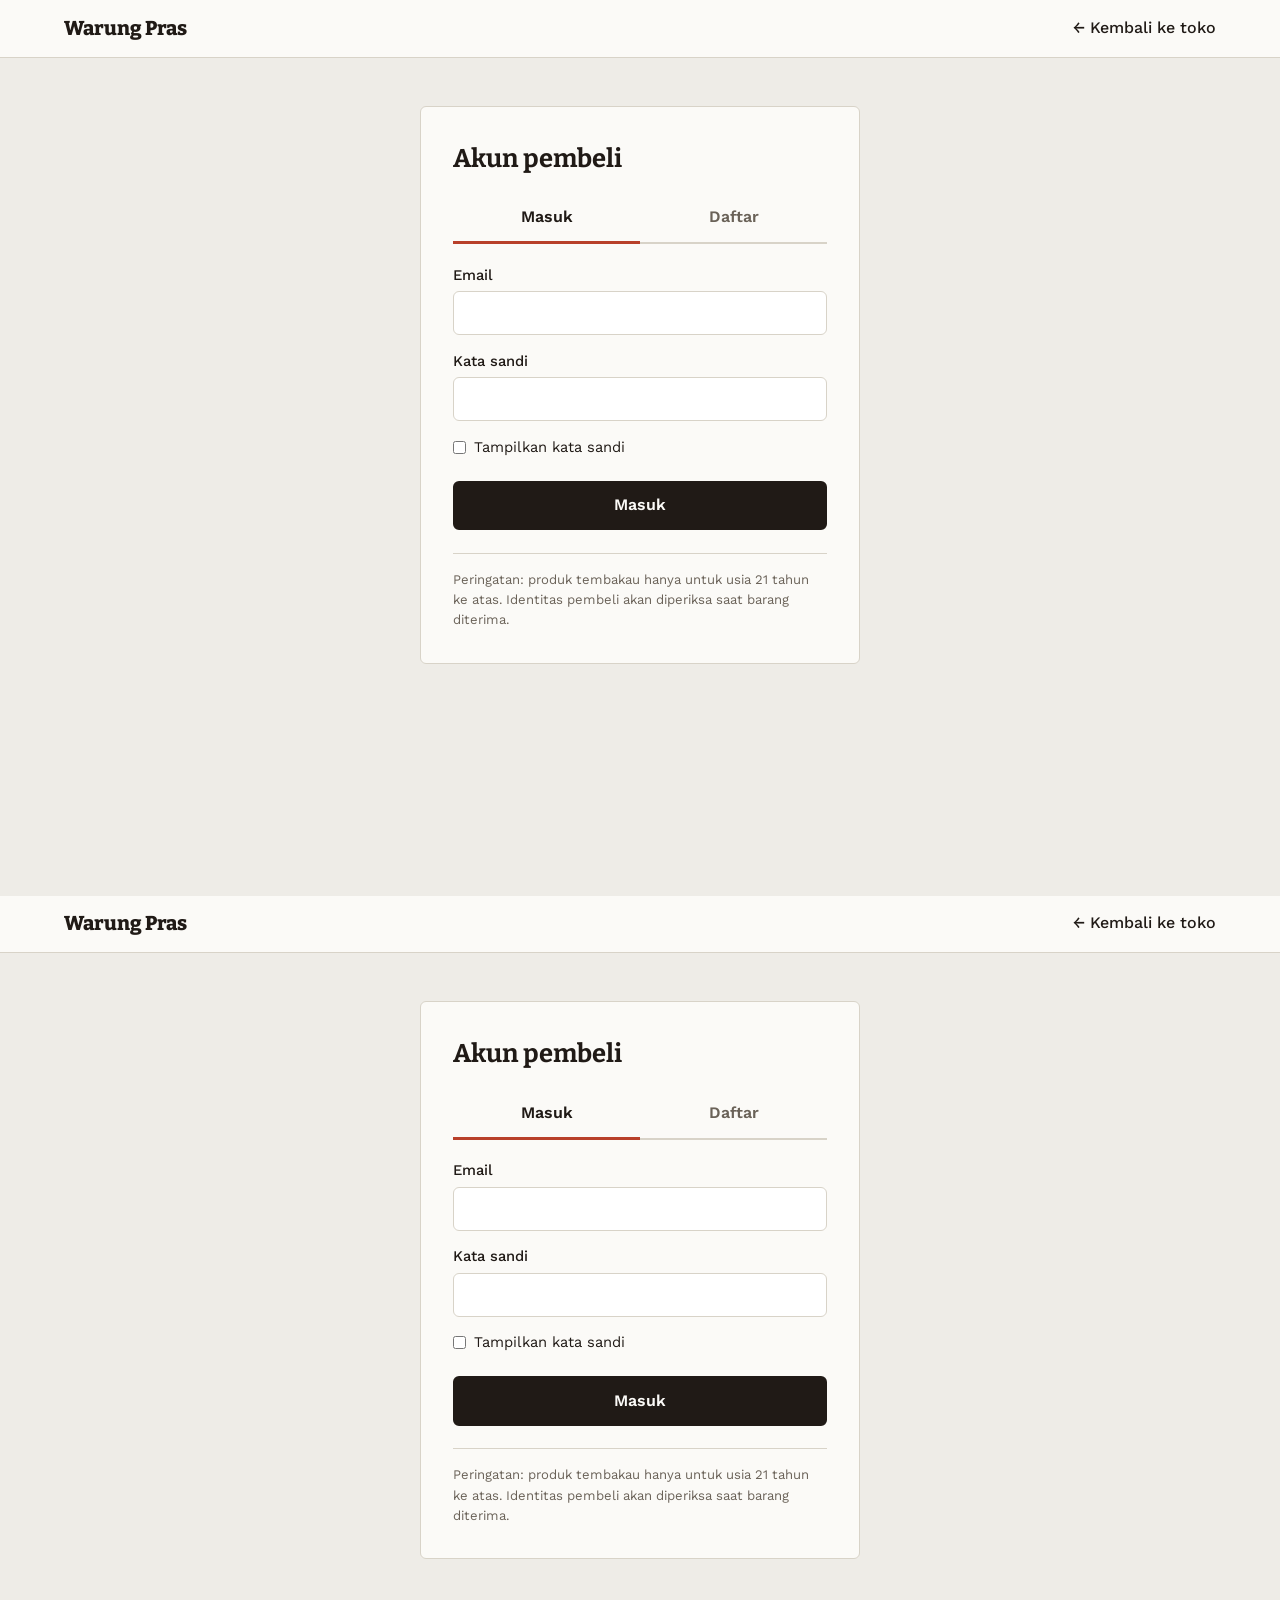
==== login.html @ 4e87d1c9 "memperbaiki tampilan" ====
<!DOCTYPE html>
<html lang="id">
<head>
  <meta charset="UTF-8">
  <meta name="viewport" content="width=device-width, initial-scale=1">
  <title>Masuk – Warung Pras</title>
  <link rel="preconnect" href="https://fonts.googleapis.com">
  <link rel="preconnect" href="https://fonts.gstatic.com" crossorigin>
  <link href="https://fonts.googleapis.com/css2?family=Bitter:wght@600;800&family=Work+Sans:wght@400;500;600&display=swap" rel="stylesheet">
  <link rel="stylesheet" href="style.css">
  <link rel="stylesheet" href="auth.css">
</head>
<body>
  <header class="top">
    <a class="brand" href="index.html">Warung Pras</a>
    <a class="back" href="index.html">&larr; Kembali ke toko</a>
  </header>

  <main class="auth">
    <section class="auth-box">

      <!-- Tampilan bila sudah masuk -->
      <div id="signed-in" hidden>
        <h1>Halo, <span id="user-name"></span></h1>
        <p id="user-email" class="muted"></p>
        <a class="btn block" href="index.html">Lanjut belanja</a>
        <button class="btn ghost block" id="logout">Keluar</button>
      </div>

      <!-- Tampilan form -->
      <div id="forms">
        <h1>Akun pembeli</h1>
        <div class="tabs" role="tablist">
          <button role="tab" class="tab active" id="tab-login" aria-selected="true" aria-controls="form-login">Masuk</button>
          <button role="tab" class="tab" id="tab-register" aria-selected="false" aria-controls="form-register">Daftar</button>
        </div>

        <p class="msg" id="msg" role="alert" hidden></p>

        <form id="form-login" novalidate>
          <label>Email
            <input type="email" id="l-email" autocomplete="email" required>
          </label>
          <label>Kata sandi
            <input type="password" id="l-pass" autocomplete="current-password" required>
          </label>
          <label class="check"><input type="checkbox" class="show-pass"> Tampilkan kata sandi</label>
          <button class="btn block" type="submit">Masuk</button>
        </form>

        <form id="form-register" novalidate hidden>
          <label>Nama lengkap
            <input type="text" id="r-name" autocomplete="name" required>
          </label>
          <label>Email
            <input type="email" id="r-email" autocomplete="email" required>
          </label>
          <label>Tanggal lahir
            <input type="date" id="r-dob" required>
            <small>Pembeli harus berusia minimal 21 tahun.</small>
          </label>
          <label>Kata sandi
            <input type="password" id="r-pass" autocomplete="new-password" minlength="8" required>
            <small>Minimal 8 karakter, mengandung huruf dan angka.</small>
          </label>
          <label>Ulangi kata sandi
            <input type="password" id="r-pass2" autocomplete="new-password" required>
          </label>
          <label class="check"><input type="checkbox" class="show-pass"> Tampilkan kata sandi</label>
          <button class="btn block" type="submit">Buat akun</button>
        </form>

        <p class="note">Peringatan: produk tembakau hanya untuk usia 21 tahun ke atas. Identitas pembeli akan diperiksa saat barang diterima.</p>
      </div>
    </section>
  </main>

  <script src="auth.js"></script>
</body>
</html>
<!DOCTYPE html>
<html lang="id">
<head>
  <meta charset="UTF-8">
  <meta name="viewport" content="width=device-width, initial-scale=1">
  <title>Masuk – Warung Pras</title>
  <link rel="preconnect" href="https://fonts.googleapis.com">
  <link rel="preconnect" href="https://fonts.gstatic.com" crossorigin>
  <link href="https://fonts.googleapis.com/css2?family=Bitter:wght@600;800&family=Work+Sans:wght@400;500;600&display=swap" rel="stylesheet">
  <link rel="stylesheet" href="assets/CSS/style.css">
</head>
<body>
  <header class="top">
    <a class="brand" href="index.html">Warung Pras</a>
    <a class="back" href="index.html">&larr; Kembali ke toko</a>
  </header>

  <main class="auth">
    <section class="auth-box">

      <!-- Tampilan bila sudah masuk -->
      <div id="signed-in" hidden>
        <h1>Halo, <span id="user-name"></span></h1>
        <p id="user-email" class="muted"></p>
        <a class="btn block" href="index.html">Lanjut belanja</a>
        <button class="btn ghost block" id="logout">Keluar</button>
      </div>

      <!-- Tampilan form -->
      <div id="forms">
        <h1>Akun pembeli</h1>
        <div class="tabs" role="tablist">
          <button role="tab" class="tab active" id="tab-login" aria-selected="true" aria-controls="form-login">Masuk</button>
          <button role="tab" class="tab" id="tab-register" aria-selected="false" aria-controls="form-register">Daftar</button>
        </div>

        <p class="msg" id="msg" role="alert" hidden></p>

        <form id="form-login" novalidate>
          <label>Email
            <input type="email" id="l-email" autocomplete="email" required>
          </label>
          <label>Kata sandi
            <input type="password" id="l-pass" autocomplete="current-password" required>
          </label>
          <label class="check"><input type="checkbox" class="show-pass"> Tampilkan kata sandi</label>
          <button class="btn block" type="submit">Masuk</button>
        </form>

        <form id="form-register" novalidate hidden>
          <label>Nama lengkap
            <input type="text" id="r-name" autocomplete="name" required>
          </label>
          <label>Email
            <input type="email" id="r-email" autocomplete="email" required>
          </label>
          <label>Tanggal lahir
            <input type="date" id="r-dob" required>
            <small>Pembeli harus berusia minimal 21 tahun.</small>
          </label>
          <label>Kata sandi
            <input type="password" id="r-pass" autocomplete="new-password" minlength="8" required>
            <small>Minimal 8 karakter, mengandung huruf dan angka.</small>
          </label>
          <label>Ulangi kata sandi
            <input type="password" id="r-pass2" autocomplete="new-password" required>
          </label>
          <label class="check"><input type="checkbox" class="show-pass"> Tampilkan kata sandi</label>
          <button class="btn block" type="submit">Buat akun</button>
        </form>

        <p class="note">Peringatan: produk tembakau hanya untuk usia 21 tahun ke atas. Identitas pembeli akan diperiksa saat barang diterima.</p>
      </div>
    </section>
  </main>

  <script src="assets/Java/auth.js"></script>
</body>
</html>
---- assets/CSS/style.css ----
:root{
  --ink:#201a16;
  --ash:#eeece7;
  --paper:#fbfaf7;
  --leaf:#6b4a2b;
  --leaf-dark:#4a3119;
  --ember:#b8402a;
  --line:#d8d3c8;
  --radius:6px;
}
*{box-sizing:border-box;margin:0;padding:0}
html{scroll-behavior:smooth}
body{font-family:'Work Sans',system-ui,sans-serif;background:var(--ash);color:var(--ink);line-height:1.55}
h1,h2,h3,.brand{font-family:'Bitter',Georgia,serif}
a{color:inherit}
button,input,textarea{font:inherit}
:focus-visible{outline:3px solid var(--ember);outline-offset:2px}

/* tombol */
.btn{display:inline-block;background:var(--ink);color:var(--paper);border:2px solid var(--ink);padding:.65rem 1.2rem;border-radius:var(--radius);font-weight:600;text-decoration:none;cursor:pointer;transition:background .15s}
.btn:hover{background:var(--leaf-dark);border-color:var(--leaf-dark)}
.btn.ghost{background:transparent;color:var(--ink)}
.btn.ghost:hover{background:var(--line)}
.btn.block{display:block;width:100%;text-align:center;margin-top:.5rem}

/* gerbang usia */
.gate{position:fixed;inset:0;background:rgba(32,26,22,.96);display:flex;align-items:center;justify-content:center;z-index:100;padding:1rem}
.gate.hide{display:none}
.gate-box{background:var(--paper);max-width:420px;padding:2rem;border-radius:var(--radius)}
.gate-box h2{margin-bottom:.6rem}
.gate-actions{display:flex;gap:.6rem;margin-top:1.2rem}

/* header */
.top{position:sticky;top:0;z-index:20;display:flex;align-items:center;gap:1.5rem;padding:.8rem 5vw;background:var(--paper);border-bottom:1px solid var(--line)}
.brand{font-weight:800;font-size:1.25rem;text-decoration:none;margin-right:auto}
.top nav{display:flex;gap:1.2rem}
.top nav a{text-decoration:none;font-weight:500}
.top nav a:hover{color:var(--ember)}
.cart-btn{background:var(--leaf);color:#fff;border:0;padding:.5rem .9rem;border-radius:var(--radius);cursor:pointer;font-weight:600}
.cart-btn span{background:#fff;color:var(--leaf-dark);border-radius:99px;padding:0 .5rem;margin-left:.3rem}

/* hero */
.hero{background:var(--leaf-dark);color:var(--paper);padding:5rem 5vw}
.hero h1{font-size:clamp(1.9rem,5vw,3.4rem);max-width:20ch;line-height:1.15;margin-bottom:1rem}
.hero p{max-width:52ch;margin-bottom:1.5rem;opacity:.9}
.hero .btn{background:var(--paper);color:var(--ink);border-color:var(--paper)}
.hero .btn:hover{background:var(--line)}

/* konten */
.section{padding:3rem 5vw}
.section h2{font-size:1.8rem;margin-bottom:1.2rem}
.tools{display:flex;flex-wrap:wrap;gap:1rem;align-items:center;margin-bottom:1.5rem}
#search{flex:1 1 240px;max-width:340px;padding:.6rem .8rem;border:1px solid var(--line);border-radius:var(--radius);background:var(--paper)}
.filters{display:flex;flex-wrap:wrap;gap:.5rem}
.chip{border:1px solid var(--line);background:var(--paper);padding:.4rem .9rem;border-radius:99px;cursor:pointer}
.chip.active{background:var(--ink);color:var(--paper);border-color:var(--ink)}

.grid{display:grid;grid-template-columns:repeat(auto-fill,minmax(230px,1fr));gap:1.2rem}
.card{background:var(--paper);border:1px solid var(--line);border-radius:var(--radius);overflow:hidden;display:flex;flex-direction:column}
.pack{display:block;width:100%;height:230px;object-fit:contain;background:#fff;padding:.6rem;border-bottom:1px solid var(--line)}
.card-body{padding:1rem;display:flex;flex-direction:column;gap:.3rem;flex:1}
.card-body h3{font-size:1.05rem}
.meta{font-size:.85rem;color:#6a6258}
.price{font-weight:600;font-size:1.1rem;margin-top:auto;padding-top:.5rem}
.card .btn{margin-top:.6rem;width:100%;text-align:center}
.empty{color:#6a6258;padding:1rem 0}

.steps ol{max-width:60ch;padding-left:1.2rem;display:grid;gap:.6rem}

/* footer */
footer{background:var(--ink);color:#cfc8bc;padding:2rem 5vw;font-size:.9rem;display:grid;gap:.8rem}
.warning{border:2px solid var(--ember);padding:.8rem 1rem;color:#fff;border-radius:var(--radius)}

/* keranjang */
.overlay{position:fixed;inset:0;background:rgba(0,0,0,.45);z-index:40}
.drawer{position:fixed;top:0;right:0;height:100%;width:min(400px,100%);background:var(--paper);z-index:50;transform:translateX(100%);transition:transform .25s;display:flex;flex-direction:column}
.drawer.open{transform:none}
.drawer-head{display:flex;justify-content:space-between;align-items:center;padding:1rem 1.2rem;border-bottom:1px solid var(--line)}
.close{background:none;border:0;font-size:1.8rem;cursor:pointer;line-height:1}
.cart-list{list-style:none;overflow:auto;flex:1;padding:0 1.2rem}
.cart-item{display:grid;grid-template-columns:1fr auto;gap:.2rem .8rem;padding:.9rem 0;border-bottom:1px solid var(--line)}
.cart-item .name{font-weight:600}
.cart-item .sub{grid-column:1;font-size:.85rem;color:#6a6258}
.qty{grid-column:2;grid-row:1/3;display:flex;align-items:center;gap:.4rem}
.qty button{width:28px;height:28px;border:1px solid var(--line);background:#fff;border-radius:4px;cursor:pointer}
.drawer .empty{padding:1.2rem}
.drawer-foot{padding:1rem 1.2rem;border-top:1px solid var(--line);display:grid;gap:.6rem}
.total{display:flex;justify-content:space-between;font-size:1.15rem}
.drawer-foot label{display:grid;gap:.2rem;font-size:.9rem;font-weight:500}
.drawer-foot input,.drawer-foot textarea{padding:.5rem .6rem;border:1px solid var(--line);border-radius:var(--radius);resize:vertical}

.toast{position:fixed;left:50%;bottom:1.5rem;transform:translate(-50%,120%);background:var(--ink);color:#fff;padding:.7rem 1.1rem;border-radius:var(--radius);z-index:60;transition:transform .25s}
.toast.show{transform:translate(-50%,0)}

@media (max-width:640px){.top nav{display:none}.hero{padding:3rem 5vw}}
@media (prefers-reduced-motion:reduce){*{transition:none!important;scroll-behavior:auto!important}}

.drawer-foot[hidden]{display:none}

.chip[hidden]{display:none}

[hidden]{display:none !important}

.top .back{text-decoration:none;font-weight:500}
.top .back:hover{color:var(--ember)}

.auth{min-height:calc(100vh - 62px);display:grid;place-items:start center;padding:3rem 1rem}
.auth-box{width:min(440px,100%);background:var(--paper);border:1px solid var(--line);border-radius:var(--radius);padding:2rem}
.auth-box h1{font-size:1.6rem;margin-bottom:1rem}
.muted{color:#6a6258;margin-bottom:1rem}

.tabs{display:grid;grid-template-columns:1fr 1fr;border-bottom:2px solid var(--line);margin-bottom:1.2rem}
.tab{background:none;border:0;padding:.7rem;cursor:pointer;font-weight:600;color:#6a6258;border-bottom:3px solid transparent;margin-bottom:-2px}
.tab.active{color:var(--ink);border-bottom-color:var(--ember)}

form{display:grid;gap:.9rem}
label{display:grid;gap:.3rem;font-weight:500;font-size:.92rem}
label small{font-weight:400;color:#6a6258}
input[type=text],input[type=email],input[type=password],input[type=date]{
  padding:.6rem .7rem;border:1px solid var(--line);border-radius:var(--radius);background:#fff;width:100%}
input.bad{border-color:var(--ember)}
label.check{display:flex;align-items:center;gap:.5rem;font-weight:400}

.msg{padding:.7rem .9rem;border-radius:var(--radius);margin-bottom:1rem;font-size:.92rem;border:1px solid}
.msg.error{background:#fbeae6;border-color:var(--ember);color:#7a2a1a}
.msg.ok{background:#e8f1e6;border-color:#4f7a45;color:#2f4f28}

.note{margin-top:1.4rem;font-size:.82rem;color:#6a6258;border-top:1px solid var(--line);padding-top:1rem}
.auth-box .btn.block + .btn.block{margin-top:.6rem}

.pay-wrap{max-width:1000px;margin:0 auto;padding:2.5rem 5vw 4rem}
.pay-wrap h1{font-size:1.9rem;margin-bottom:1.5rem}

.state,.done{background:var(--paper);border:1px solid var(--line);border-radius:var(--radius);padding:1.5rem;max-width:560px}
.state .btn,.done .btn{margin-top:.8rem}
.done{display:grid;gap:.6rem}
.done h2{font-size:1.3rem}
.done .bank{border:1px solid var(--line);border-radius:var(--radius);padding:.6rem .8rem;margin-top:.4rem;background:#fff}
.done .qris{border:2px dashed var(--line);border-radius:var(--radius);padding:1.2rem;text-align:center;color:#6a6258;margin-top:.4rem}

.checkout{display:grid;grid-template-columns:1.4fr 1fr;gap:2rem;align-items:start}
#pay-form{display:grid;gap:1.2rem}
fieldset{border:1px solid var(--line);border-radius:var(--radius);background:var(--paper);padding:1.1rem 1.2rem;display:grid;gap:.8rem}
legend{font-family:'Bitter',serif;font-weight:600;padding:0 .4rem}
.row{display:grid;grid-template-columns:2fr 1fr;gap:.8rem}
input[type=tel],textarea{padding:.6rem .7rem;border:1px solid var(--line);border-radius:var(--radius);background:#fff;width:100%;font:inherit}
.opt{display:flex;gap:.7rem;align-items:flex-start;border:1px solid var(--line);border-radius:var(--radius);padding:.7rem .8rem;background:#fff;cursor:pointer;font-weight:400}
.opt:has(input:checked){border-color:var(--ink);box-shadow:inset 0 0 0 1px var(--ink)}
.opt span{display:grid;gap:.1rem}
.opt small{color:#6a6258}
.agree{align-items:flex-start}
.agree input{margin-top:.3rem}

.summary{background:var(--paper);border:1px solid var(--line);border-radius:var(--radius);padding:1.2rem;position:sticky;top:78px}
.summary h2{font-size:1.15rem;margin-bottom:.8rem}
.summary ul{list-style:none;display:grid;gap:.6rem;margin-bottom:1rem}
.summary li{display:flex;justify-content:space-between;gap:1rem;font-size:.92rem}
.summary dl div{display:flex;justify-content:space-between;padding:.25rem 0}
.summary .grand{border-top:1px solid var(--line);margin-top:.4rem;padding-top:.7rem;font-weight:700;font-size:1.1rem}

@media (max-width:820px){.checkout{grid-template-columns:1fr}.summary{position:static;order:-1}}
.qris-img{display:block;width:min(280px,100%);height:auto;margin:.6rem 0;padding:.6rem;background:#fff;border:1px solid var(--line);border-radius:var(--radius)}
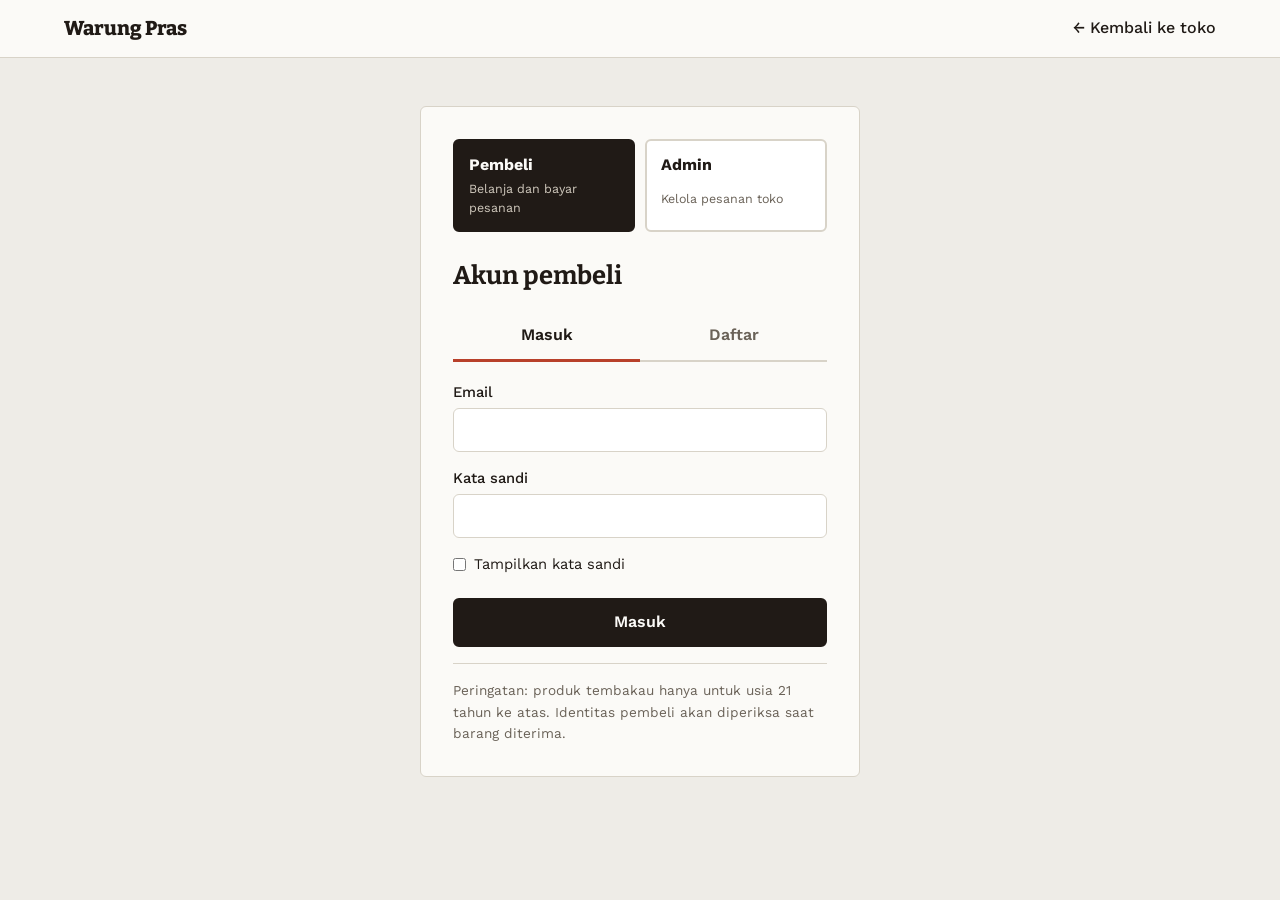
==== commit c26cefdf: "Menambah menu admin dan login" ====
--- a/login.html
+++ b/login.html
@@ -1,83 +1,3 @@
-<!DOCTYPE html>
-<html lang="id">
-<head>
-  <meta charset="UTF-8">
-  <meta name="viewport" content="width=device-width, initial-scale=1">
-  <title>Masuk – Warung Pras</title>
-  <link rel="preconnect" href="https://fonts.googleapis.com">
-  <link rel="preconnect" href="https://fonts.gstatic.com" crossorigin>
-  <link href="https://fonts.googleapis.com/css2?family=Bitter:wght@600;800&family=Work+Sans:wght@400;500;600&display=swap" rel="stylesheet">
-  <link rel="stylesheet" href="style.css">
-  <link rel="stylesheet" href="auth.css">
-</head>
-<body>
-  <header class="top">
-    <a class="brand" href="index.html">Warung Pras</a>
-    <a class="back" href="index.html">&larr; Kembali ke toko</a>
-  </header>
-
-  <main class="auth">
-    <section class="auth-box">
-
-      <!-- Tampilan bila sudah masuk -->
-      <div id="signed-in" hidden>
-        <h1>Halo, <span id="user-name"></span></h1>
-        <p id="user-email" class="muted"></p>
-        <a class="btn block" href="index.html">Lanjut belanja</a>
-        <button class="btn ghost block" id="logout">Keluar</button>
-      </div>
-
-      <!-- Tampilan form -->
-      <div id="forms">
-        <h1>Akun pembeli</h1>
-        <div class="tabs" role="tablist">
-          <button role="tab" class="tab active" id="tab-login" aria-selected="true" aria-controls="form-login">Masuk</button>
-          <button role="tab" class="tab" id="tab-register" aria-selected="false" aria-controls="form-register">Daftar</button>
-        </div>
-
-        <p class="msg" id="msg" role="alert" hidden></p>
-
-        <form id="form-login" novalidate>
-          <label>Email
-            <input type="email" id="l-email" autocomplete="email" required>
-          </label>
-          <label>Kata sandi
-            <input type="password" id="l-pass" autocomplete="current-password" required>
-          </label>
-          <label class="check"><input type="checkbox" class="show-pass"> Tampilkan kata sandi</label>
-          <button class="btn block" type="submit">Masuk</button>
-        </form>
-
-        <form id="form-register" novalidate hidden>
-          <label>Nama lengkap
-            <input type="text" id="r-name" autocomplete="name" required>
-          </label>
-          <label>Email
-            <input type="email" id="r-email" autocomplete="email" required>
-          </label>
-          <label>Tanggal lahir
-            <input type="date" id="r-dob" required>
-            <small>Pembeli harus berusia minimal 21 tahun.</small>
-          </label>
-          <label>Kata sandi
-            <input type="password" id="r-pass" autocomplete="new-password" minlength="8" required>
-            <small>Minimal 8 karakter, mengandung huruf dan angka.</small>
-          </label>
-          <label>Ulangi kata sandi
-            <input type="password" id="r-pass2" autocomplete="new-password" required>
-          </label>
-          <label class="check"><input type="checkbox" class="show-pass"> Tampilkan kata sandi</label>
-          <button class="btn block" type="submit">Buat akun</button>
-        </form>
-
-        <p class="note">Peringatan: produk tembakau hanya untuk usia 21 tahun ke atas. Identitas pembeli akan diperiksa saat barang diterima.</p>
-      </div>
-    </section>
-  </main>
-
-  <script src="auth.js"></script>
-</body>
-</html>
 <!DOCTYPE html>
 <html lang="id">
 <head>
@@ -97,6 +17,33 @@
 
   <main class="auth">
     <section class="auth-box">
+
+      <!-- Pilih peran -->
+      <div class="roles" role="group" aria-label="Masuk sebagai">
+        <button type="button" class="role active" data-role="pembeli" aria-pressed="true"><b>Pembeli</b><small>Belanja dan bayar pesanan</small></button>
+        <button type="button" class="role" data-role="admin" aria-pressed="false"><b>Admin</b><small>Kelola pesanan toko</small></button>
+      </div>
+
+      <!-- Kotak masuk admin -->
+      <div id="admin-box" hidden>
+        <h1>Masuk admin</h1>
+        <p class="msg error" id="adm-msg" role="alert" hidden></p>
+        <div id="adm-none" hidden>
+          <p class="muted">Belum ada kata sandi admin di browser ini.</p>
+          <a class="btn block" href="admin.html">Buat kata sandi admin</a>
+        </div>
+        <div id="adm-already" hidden>
+          <p class="muted">Anda sudah masuk sebagai admin.</p>
+          <a class="btn block" href="admin.html">Buka dasbor admin</a>
+        </div>
+        <form id="adm-form" novalidate>
+          <label>Kata sandi admin
+            <input type="password" id="adm-pass" autocomplete="current-password" required>
+          </label>
+          <label class="check"><input type="checkbox" id="adm-show"> Tampilkan kata sandi</label>
+          <button class="btn block" type="submit">Masuk sebagai admin</button>
+        </form>
+      </div>
 
       <!-- Tampilan bila sudah masuk -->
       <div id="signed-in" hidden>
@@ -155,5 +102,6 @@
   </main>
 
   <script src="assets/Java/auth.js"></script>
+  <script src="assets/Java/role.js"></script>
 </body>
 </html>
--- a/assets/CSS/style.css
+++ b/assets/CSS/style.css
@@ -159,4 +159,77 @@
 .summary .grand{border-top:1px solid var(--line);margin-top:.4rem;padding-top:.7rem;font-weight:700;font-size:1.1rem}
 
 @media (max-width:820px){.checkout{grid-template-columns:1fr}.summary{position:static;order:-1}}
-.qris-img{display:block;width:min(280px,100%);height:auto;margin:.6rem 0;padding:.6rem;background:#fff;border:1px solid var(--line);border-radius:var(--radius)}+.qris-img{display:block;width:min(280px,100%);height:auto;margin:.6rem 0;padding:.6rem;background:#fff;border:1px solid var(--line);border-radius:var(--radius)}
+
+[hidden]{display:none !important}
+
+.top .tag{font-family:'Work Sans',sans-serif;font-size:.7rem;font-weight:600;background:var(--ink);color:var(--paper);padding:.15rem .5rem;border-radius:99px;vertical-align:middle;margin-left:.4rem}
+.btn.small{padding:.4rem .8rem;font-size:.88rem}
+.btn.danger{color:var(--ember);border-color:var(--ember)}
+.btn.danger:hover{background:var(--ember);color:#fff}
+
+.adm{max-width:1100px;margin:0 auto;padding:2.5rem 5vw 4rem}
+.adm h1{font-size:1.7rem;margin-bottom:1rem}
+.muted{color:#6a6258;font-size:.92rem}
+
+/* masuk */
+.adm-auth{max-width:420px;margin:2rem auto}
+.adm-auth form,.pw form{display:grid;gap:.9rem;background:var(--paper);border:1px solid var(--line);border-radius:var(--radius);padding:1.6rem}
+.adm label{display:grid;gap:.3rem;font-weight:500;font-size:.92rem}
+.adm input[type=password],.adm input[type=search]{padding:.6rem .7rem;border:1px solid var(--line);border-radius:var(--radius);background:#fff;width:100%;font:inherit}
+.adm-msg{padding:.7rem .9rem;border-radius:var(--radius);margin-bottom:1rem;font-size:.92rem;border:1px solid var(--ember);background:#fbeae6;color:#7a2a1a}
+.adm-msg.ok{border-color:#4f7a45;background:#e8f1e6;color:#2f4f28}
+
+/* ringkasan */
+.stats{display:grid;grid-template-columns:repeat(auto-fit,minmax(170px,1fr));gap:1rem;margin-bottom:1.5rem}
+.stat{background:var(--paper);border:1px solid var(--line);border-radius:var(--radius);padding:1rem 1.1rem}
+.stat span{display:block;font-size:.85rem;color:#6a6258}
+.stat strong{font-family:'Bitter',serif;font-size:1.5rem}
+
+/* alat */
+.toolbar{display:flex;flex-wrap:wrap;gap:.8rem;align-items:center;margin-bottom:1rem}
+.toolbar input[type=search]{flex:1 1 220px;max-width:300px}
+.toolbar .filters{flex:1 1 100%;order:3}
+.tool-btns{display:flex;gap:.5rem;margin-left:auto}
+
+/* tabel */
+.table-wrap{overflow-x:auto;background:var(--paper);border:1px solid var(--line);border-radius:var(--radius)}
+table{width:100%;border-collapse:collapse;min-width:720px}
+th,td{text-align:left;padding:.7rem .8rem;border-bottom:1px solid var(--line);font-size:.92rem;vertical-align:middle}
+th{background:var(--ash);font-weight:600;white-space:nowrap}
+tr:last-child td{border-bottom:0}
+td .sub{display:block;color:#6a6258;font-size:.8rem}
+td select{padding:.35rem .4rem;border:1px solid var(--line);border-radius:var(--radius);background:#fff;font:inherit;font-size:.88rem}
+td select.s-menunggu{border-color:var(--ember)}
+td select.s-selesai{border-color:#4f7a45}
+td select.s-batal{color:#8a8176}
+.linkbtn{background:none;border:0;color:var(--ink);text-decoration:underline;cursor:pointer;font:inherit;font-weight:600}
+
+.note{margin-top:1rem;font-size:.85rem;color:#6a6258}
+.pw{margin-top:1.5rem}
+.pw summary{cursor:pointer;font-weight:600;margin-bottom:.8rem}
+.pw form{max-width:380px}
+
+/* dialog */
+dialog{border:0;border-radius:var(--radius);padding:0;width:min(520px,94vw);max-height:90vh;overflow:auto;background:var(--paper);color:var(--ink)}
+dialog::backdrop{background:rgba(0,0,0,.5)}
+.dlg-head,.dlg-foot{display:flex;justify-content:space-between;align-items:center;gap:.6rem;padding:1rem 1.2rem}
+.dlg-head{border-bottom:1px solid var(--line)}
+.dlg-head h2{font-size:1.15rem}
+.dlg-foot{border-top:1px solid var(--line);flex-wrap:wrap}
+#dlg-body{padding:1rem 1.2rem;display:grid;gap:.9rem;font-size:.93rem}
+#dlg-body h3{font-size:.8rem;text-transform:uppercase;letter-spacing:.04em;color:#6a6258;margin-bottom:.2rem}
+#dlg-body ul{list-style:none;display:grid;gap:.25rem}
+#dlg-body li{display:flex;justify-content:space-between;gap:1rem}
+.close{background:none;border:0;font-size:1.8rem;cursor:pointer;line-height:1}
+
+[hidden]{display:none !important}
+
+.roles{display:grid;grid-template-columns:1fr 1fr;gap:.6rem;margin-bottom:1.5rem}
+.role{display:grid;gap:.1rem;text-align:left;padding:.75rem .9rem;border:2px solid var(--line);border-radius:var(--radius);background:#fff;cursor:pointer;font:inherit;color:var(--ink)}
+.role small{color:#6a6258;font-size:.78rem}
+.role:hover{border-color:var(--leaf)}
+.role.active{border-color:var(--ink);background:var(--ink);color:var(--paper)}
+.role.active small{color:#cfc8bc}
+#admin-box form{display:grid;gap:.9rem}
+#admin-box .btn.block{margin-top:0}
